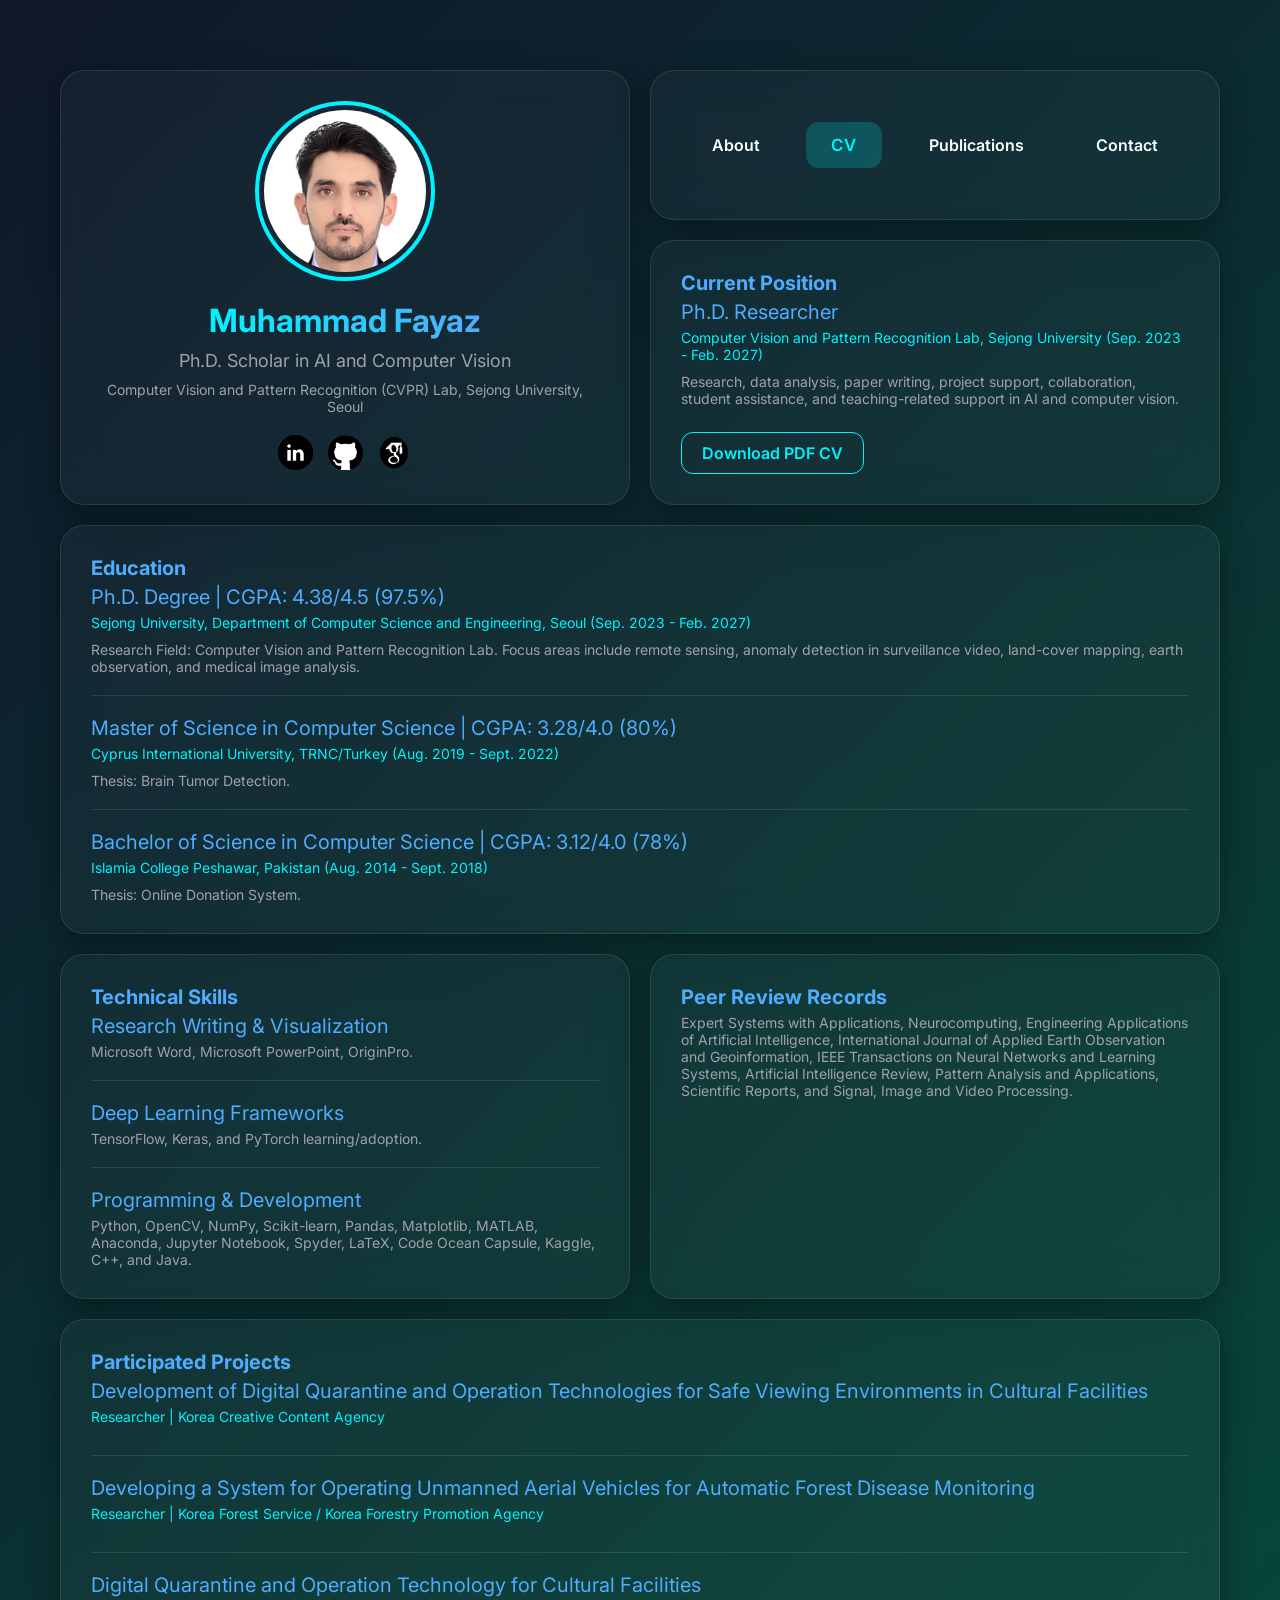
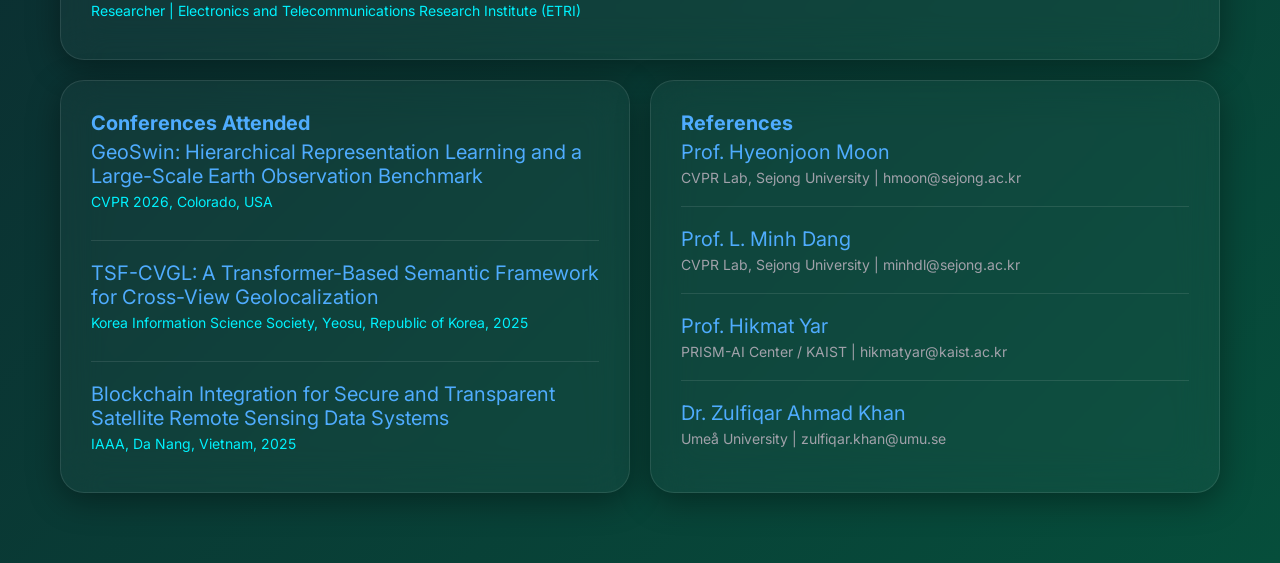
==== CV.html @ 0b62bab2 "Add files via upload" ====
<!DOCTYPE html>
<html lang="en">
<head>
  <title>Muhammad Fayaz - CV</title>
  <meta charset="UTF-8">
  <meta name="viewport" content="width=device-width, initial-scale=1.0">
  <meta name="description" content="Academic portfolio of Muhammad Fayaz, Ph.D. Scholar in AI and Computer Vision at Sejong University.">
  <link rel="shortcut icon" href="./assets/images/logo.png" type="image/x-icon">
  <link rel="preconnect" href="https://fonts.googleapis.com">
  <link rel="preconnect" href="https://fonts.gstatic.com" crossorigin>
  <link href="https://fonts.googleapis.com/css2?family=Inter:wght@300;400;600;700;800&display=swap" rel="stylesheet">
  <link rel="stylesheet" href="./assets/css/bento.css">
</head>
<body>
  <div class="bento-container">
    
    <div class="bento-item bento-hero delay-1">
      <img src="./assets/images/profile.jpg" alt="Muhammad Fayaz" class="avatar-huge">
      <h1 class="bento-title">Muhammad Fayaz</h1>
      <p class="bento-subtitle">Ph.D. Scholar in AI and Computer Vision</p>
      <p class="bento-list-text" style="margin-top:10px;text-align:center;max-width:520px;">Computer Vision and Pattern Recognition (CVPR) Lab, Sejong University, Seoul</p>
      <div class="social-links">
        <a href="https://www.linkedin.com/in/muhammad-fayaz-43bba4210/" target="_blank" rel="noopener" title="LinkedIn"><img src="assets/images/Linkdinn .png" alt="LinkedIn"></a>
        <a href="https://github.com/fayaz66/" target="_blank" rel="noopener" title="GitHub"><img src="assets/images/GitHub.png" alt="GitHub"></a>
        <a href="https://scholar.google.com/citations?user=F-S76iUAAAAJ&hl=en" target="_blank" rel="noopener" title="Google Scholar"><img src="assets/images/GoogleSchoular.png" alt="Google Scholar"></a>
      </div>
    </div>
    <div class="bento-item bento-nav delay-2"><a href="index.html" class="nav-link ">About</a><a href="CV.html" class="nav-link active">CV</a><a href="publications.html" class="nav-link ">Publications</a><a href="Contact.html" class="nav-link ">Contact</a></div>
    <div class="bento-item bento-half delay-3">
      <h2 class="bento-list-title">Current Position</h2>
      <ul class="bento-list"><li><p class="bento-list-title">Ph.D. Researcher</p><p class="bento-list-subtitle">Computer Vision and Pattern Recognition Lab, Sejong University (Sep. 2023 - Feb. 2027)</p><p class="bento-list-text">Research, data analysis, paper writing, project support, collaboration, student assistance, and teaching-related support in AI and computer vision.</p></li></ul>
      <div style="margin-top:25px;"><a href="assets/Docs/CV.pdf" download style="color:#00f2fe;text-decoration:none;border:1px solid #00f2fe;padding:10px 20px;border-radius:12px;display:inline-block;transition:0.3s;font-weight:600;">Download PDF CV</a></div>
    </div>
    <div class="bento-item bento-wide delay-4">
      <h2 class="bento-list-title">Education</h2>
      <ul class="bento-list">
        <li><p class="bento-list-title">Ph.D. Degree | CGPA: 4.38/4.5 (97.5%)</p><p class="bento-list-subtitle">Sejong University, Department of Computer Science and Engineering, Seoul (Sep. 2023 - Feb. 2027)</p><p class="bento-list-text">Research Field: Computer Vision and Pattern Recognition Lab. Focus areas include remote sensing, anomaly detection in surveillance video, land-cover mapping, earth observation, and medical image analysis.</p></li>
        <li><p class="bento-list-title">Master of Science in Computer Science | CGPA: 3.28/4.0 (80%)</p><p class="bento-list-subtitle">Cyprus International University, TRNC/Turkey (Aug. 2019 - Sept. 2022)</p><p class="bento-list-text">Thesis: Brain Tumor Detection.</p></li>
        <li><p class="bento-list-title">Bachelor of Science in Computer Science | CGPA: 3.12/4.0 (78%)</p><p class="bento-list-subtitle">Islamia College Peshawar, Pakistan (Aug. 2014 - Sept. 2018)</p><p class="bento-list-text">Thesis: Online Donation System.</p></li>
      </ul>
    </div>
    <div class="bento-item bento-half delay-2">
      <h2 class="bento-list-title">Technical Skills</h2>
      <ul class="bento-list">
        <li><p class="bento-list-title">Research Writing & Visualization</p><p class="bento-list-text">Microsoft Word, Microsoft PowerPoint, OriginPro.</p></li>
        <li><p class="bento-list-title">Deep Learning Frameworks</p><p class="bento-list-text">TensorFlow, Keras, and PyTorch learning/adoption.</p></li>
        <li><p class="bento-list-title">Programming & Development</p><p class="bento-list-text">Python, OpenCV, NumPy, Scikit-learn, Pandas, Matplotlib, MATLAB, Anaconda, Jupyter Notebook, Spyder, LaTeX, Code Ocean Capsule, Kaggle, C++, and Java.</p></li>
      </ul>
    </div>
    <div class="bento-item bento-half delay-3">
      <h2 class="bento-list-title">Peer Review Records</h2>
      <ul class="bento-list">
        <li><p class="bento-list-text">Expert Systems with Applications, Neurocomputing, Engineering Applications of Artificial Intelligence, International Journal of Applied Earth Observation and Geoinformation, IEEE Transactions on Neural Networks and Learning Systems, Artificial Intelligence Review, Pattern Analysis and Applications, Scientific Reports, and Signal, Image and Video Processing.</p></li>
      </ul>
    </div>
    <div class="bento-item bento-wide delay-4">
      <h2 class="bento-list-title">Participated Projects</h2>
      <ul class="bento-list">
        <li><p class="bento-list-title">Development of Digital Quarantine and Operation Technologies for Safe Viewing Environments in Cultural Facilities</p><p class="bento-list-subtitle">Researcher | Korea Creative Content Agency</p></li>
        <li><p class="bento-list-title">Developing a System for Operating Unmanned Aerial Vehicles for Automatic Forest Disease Monitoring</p><p class="bento-list-subtitle">Researcher | Korea Forest Service / Korea Forestry Promotion Agency</p></li>
        <li><p class="bento-list-title">Digital Quarantine and Operation Technology for Cultural Facilities</p><p class="bento-list-subtitle">Researcher | Electronics and Telecommunications Research Institute (ETRI)</p></li>
      </ul>
    </div>
    <div class="bento-item bento-half delay-5">
      <h2 class="bento-list-title">Conferences Attended</h2>
      <ul class="bento-list">
        <li><p class="bento-list-title">GeoSwin: Hierarchical Representation Learning and a Large-Scale Earth Observation Benchmark</p><p class="bento-list-subtitle">CVPR 2026, Colorado, USA</p></li>
        <li><p class="bento-list-title">TSF-CVGL: A Transformer-Based Semantic Framework for Cross-View Geolocalization</p><p class="bento-list-subtitle">Korea Information Science Society, Yeosu, Republic of Korea, 2025</p></li>
        <li><p class="bento-list-title">Blockchain Integration for Secure and Transparent Satellite Remote Sensing Data Systems</p><p class="bento-list-subtitle">IAAA, Da Nang, Vietnam, 2025</p></li>
      </ul>
    </div>
    <div class="bento-item bento-half delay-5">
      <h2 class="bento-list-title">References</h2>
      <ul class="bento-list">
        <li><p class="bento-list-title">Prof. Hyeonjoon Moon</p><p class="bento-list-text">CVPR Lab, Sejong University | hmoon@sejong.ac.kr</p></li>
        <li><p class="bento-list-title">Prof. L. Minh Dang</p><p class="bento-list-text">CVPR Lab, Sejong University | minhdl@sejong.ac.kr</p></li>
        <li><p class="bento-list-title">Prof. Hikmat Yar</p><p class="bento-list-text">PRISM-AI Center / KAIST | hikmatyar@kaist.ac.kr</p></li>
        <li><p class="bento-list-title">Dr. Zulfiqar Ahmad Khan</p><p class="bento-list-text">Umeå University | zulfiqar.khan@umu.se</p></li>
      </ul>
    </div>
  </div>
  <script src="./assets/js/bento.js"></script>
</body>
</html>
---- assets/css/bento.css ----
/* bento.css */
*, *::before, *::after {
  box-sizing: border-box;
}
body {
  background: linear-gradient(-45deg, #020617, #0f172a, #1e1b4b, #064e3b, #0f172a);
  background-size: 400% 400%;
  animation: gradientBG 20s ease infinite;
  color: #fff;
  font-family: 'Inter', sans-serif;
  overflow-x: hidden;
  margin: 0;
}

@keyframes gradientBG {
  0% { background-position: 0% 50%; }
  50% { background-position: 100% 50%; }
  100% { background-position: 0% 50%; }
}

.bento-container {
  max-width: 1200px;
  margin: 50px auto;
  display: grid;
  grid-template-columns: repeat(4, 1fr);
  grid-auto-rows: minmax(150px, auto);
  gap: 20px;
  padding: 20px;
}

.bento-item {
  background: rgba(255, 255, 255, 0.03);
  backdrop-filter: blur(20px);
  -webkit-backdrop-filter: blur(20px);
  border: 1px solid rgba(255, 255, 255, 0.1);
  border-radius: 24px;
  padding: 30px;
  box-shadow: 0 8px 32px 0 rgba(0, 0, 0, 0.37);
  transition: transform 0.3s ease, border-color 0.3s ease, box-shadow 0.3s ease;
  position: relative;
  overflow: hidden;
}

/* Staggered entry animation */
.bento-item {
  opacity: 0;
  transform: translateY(30px);
  animation: fadeUp 0.6s ease forwards;
}

.delay-1 { animation-delay: 0.1s; }
.delay-2 { animation-delay: 0.2s; }
.delay-3 { animation-delay: 0.3s; }
.delay-4 { animation-delay: 0.4s; }
.delay-5 { animation-delay: 0.5s; }

@keyframes fadeUp {
  to {
    opacity: 1;
    transform: translateY(0);
  }
}

.bento-item:hover {
  border-color: rgba(0, 242, 254, 0.5);
  box-shadow: 0 15px 45px 0 rgba(0, 242, 254, 0.15);
}

/* Specific Grid Placements */
.bento-hero { grid-column: span 2; grid-row: span 2; display: flex; flex-direction: column; justify-content: center; align-items: center; text-align: center; }
.bento-nav { grid-column: span 2; display: flex; flex-wrap: wrap; justify-content: space-around; align-items: center; gap: 10px; }
.bento-stat { grid-column: span 1; text-align: center; display: flex; flex-direction: column; justify-content: center; align-items: center;}
.bento-wide { grid-column: span 4; }
.bento-tall { grid-column: span 2; grid-row: span 2; }
.bento-half { grid-column: span 2; }

/* Glowing Border Effect */
.bento-item::before {
  content: "";
  position: absolute;
  top: 0; left: -100%;
  width: 50%; height: 100%;
  background: linear-gradient(90deg, transparent, rgba(255, 255, 255, 0.1), transparent);
  transform: skewX(-20deg);
  transition: 0.5s;
  pointer-events: none;
}
.bento-item:hover::before {
  left: 150%;
}

.avatar-huge {
  width: 180px;
  height: 180px;
  border-radius: 50%;
  object-fit: cover;
  margin-bottom: 20px;
  border: 4px solid #00f2fe;
  padding: 5px;
}

.bento-title {
  font-size: 32px;
  font-weight: 700;
  background: linear-gradient(to right, #00f2fe, #4facfe);
  -webkit-background-clip: text;
  -webkit-text-fill-color: transparent;
  margin-bottom: 10px;
  margin-top: 0;
}

.bento-subtitle {
  font-size: 18px;
  color: #a1a1aa;
  margin: 0;
}

.bento-text {
  color: #d4d4d8;
  line-height: 1.6;
  font-size: 16px;
  text-align: justify;
}

.bento-stat-num {
  font-size: 48px;
  font-weight: 800;
  color: #fff;
  margin: 0;
}
.bento-stat-label {
  color: #00f2fe;
  font-size: 14px;
  text-transform: uppercase;
  letter-spacing: 1px;
  margin-top: 5px;
}

.nav-link {
  color: #fff;
  text-decoration: none;
  font-weight: 600;
  font-size: 16px;
  padding: 12px 24px;
  border-radius: 12px;
  transition: background 0.3s, transform 0.2s;
}
.nav-link:hover, .nav-link.active {
  background: rgba(0, 242, 254, 0.2);
  color: #00f2fe;
  transform: scale(1.05);
}

.social-links {
  display: flex;
  gap: 15px;
  margin-top: 20px;
}
.social-links img {
  width: 35px;
  height: 35px;
  transition: transform 0.3s;
}
.social-links a:hover img {
  transform: scale(1.2);
}

.bento-list {
  list-style: none;
  padding: 0;
  margin: 0;
}
.bento-list li {
  margin-bottom: 20px;
  border-bottom: 1px solid rgba(255,255,255,0.1);
  padding-bottom: 20px;
}
.bento-list li:last-child {
  border-bottom: none;
  margin-bottom: 0;
  padding-bottom: 0;
}
.bento-list-title {
  color: #4facfe;
  font-size: 20px;
  margin: 0 0 5px 0;
}
.bento-list-subtitle {
  color: #00f2fe;
  font-size: 14px;
  margin: 0 0 10px 0;
}
.bento-list-text {
  color: #a1a1aa;
  font-size: 14px;
  margin: 0;
}

@media (max-width: 900px) {
  .bento-container {
    grid-template-columns: repeat(2, 1fr);
  }
  .bento-hero, .bento-nav, .bento-wide, .bento-tall, .bento-half {
    grid-column: span 2;
  }
}
@media (max-width: 600px) {
  .bento-container {
    grid-template-columns: 1fr;
    padding: 15px;
    gap: 15px;
  }
  .bento-hero, .bento-nav, .bento-wide, .bento-tall, .bento-half, .bento-stat {
    grid-column: span 1;
  }
  .bento-nav {
    gap: 5px;
  }
  .nav-link {
    font-size: 13px;
    padding: 8px 12px;
  }
  .avatar-huge {
    width: 140px;
    height: 140px;
  }
}
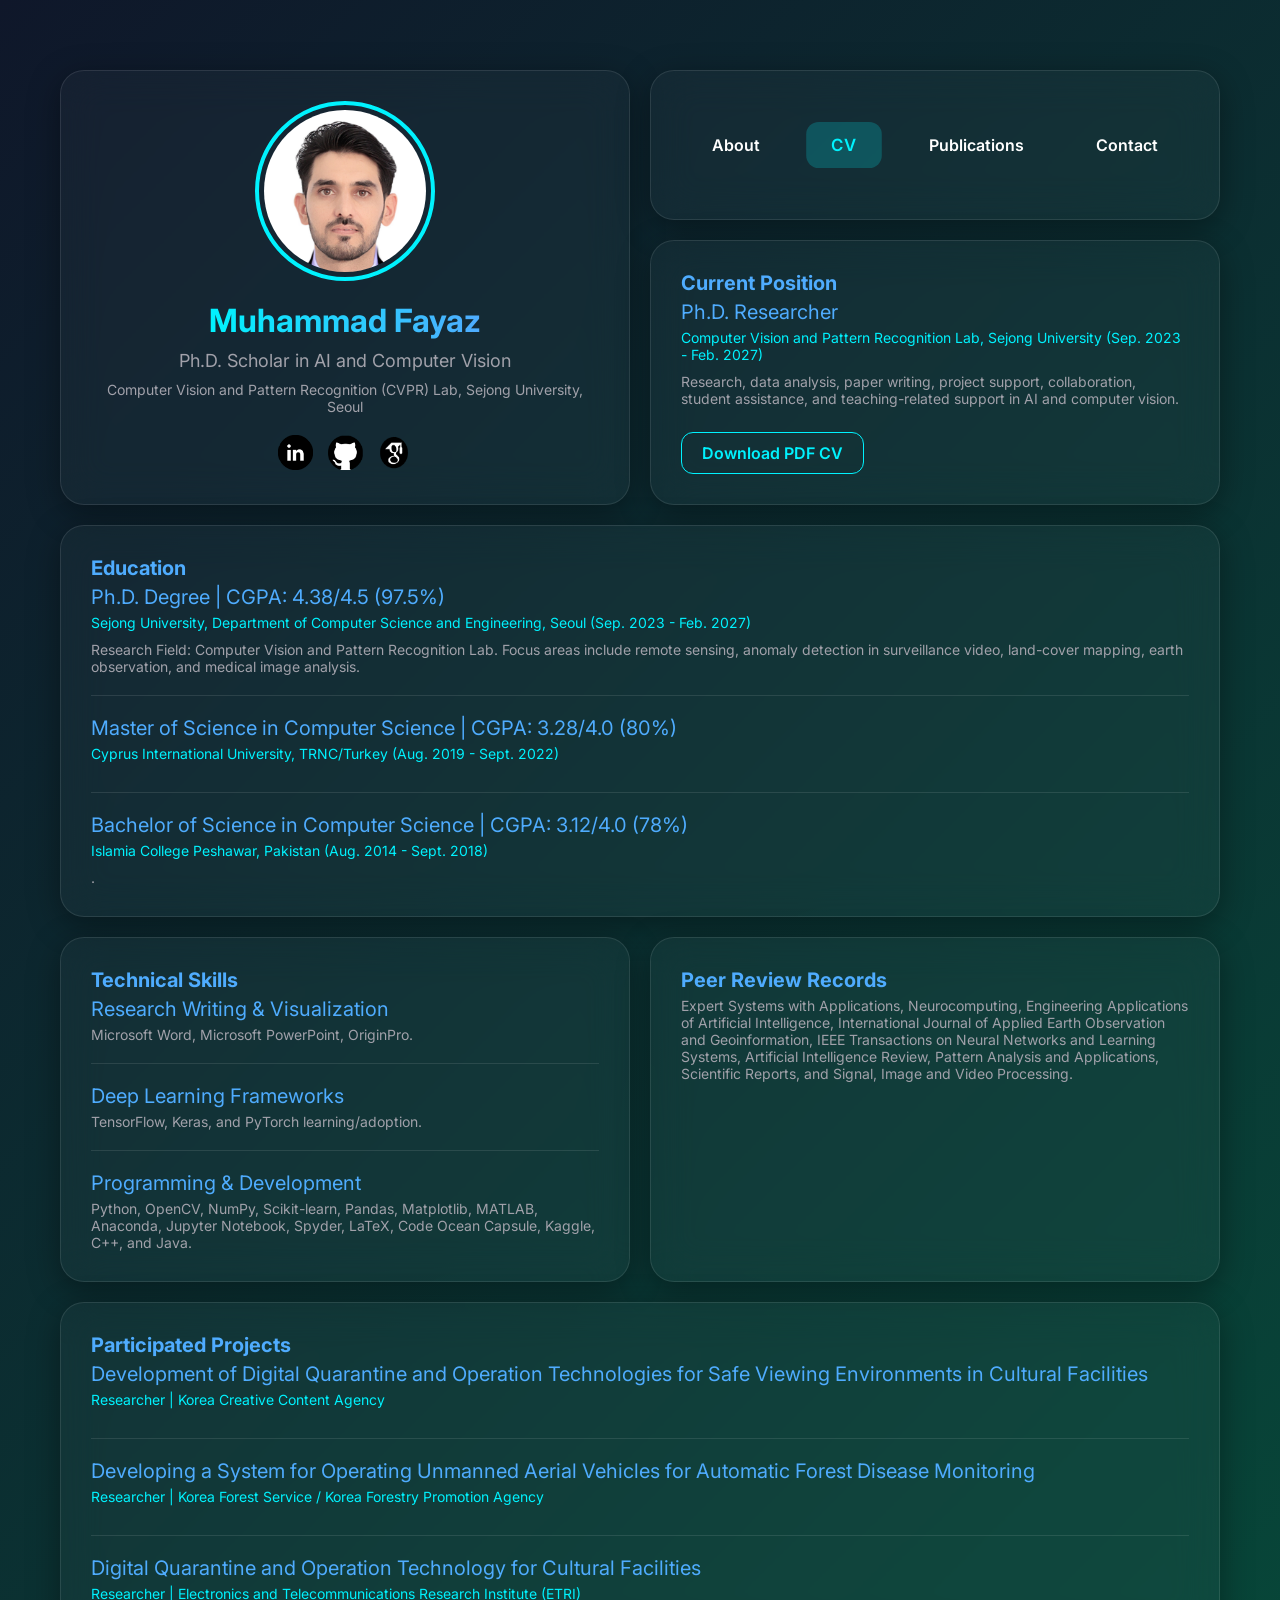
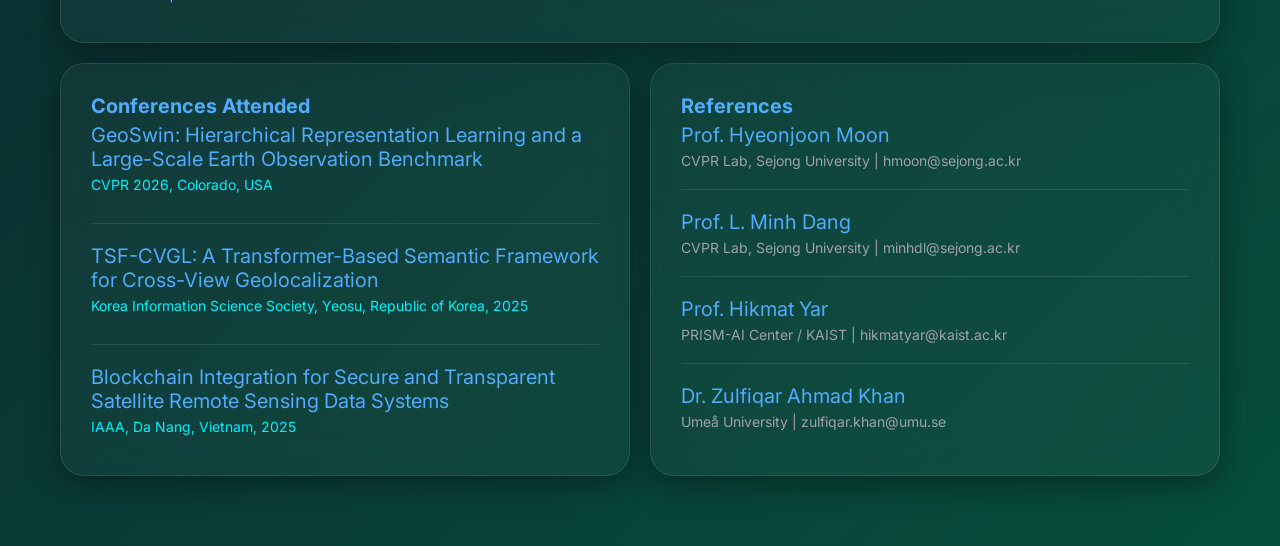
==== commit 8c5e65f5: "Update education section in CV.html" ====
--- a/CV.html
+++ b/CV.html
@@ -35,8 +35,8 @@
       <h2 class="bento-list-title">Education</h2>
       <ul class="bento-list">
         <li><p class="bento-list-title">Ph.D. Degree | CGPA: 4.38/4.5 (97.5%)</p><p class="bento-list-subtitle">Sejong University, Department of Computer Science and Engineering, Seoul (Sep. 2023 - Feb. 2027)</p><p class="bento-list-text">Research Field: Computer Vision and Pattern Recognition Lab. Focus areas include remote sensing, anomaly detection in surveillance video, land-cover mapping, earth observation, and medical image analysis.</p></li>
-        <li><p class="bento-list-title">Master of Science in Computer Science | CGPA: 3.28/4.0 (80%)</p><p class="bento-list-subtitle">Cyprus International University, TRNC/Turkey (Aug. 2019 - Sept. 2022)</p><p class="bento-list-text">Thesis: Brain Tumor Detection.</p></li>
-        <li><p class="bento-list-title">Bachelor of Science in Computer Science | CGPA: 3.12/4.0 (78%)</p><p class="bento-list-subtitle">Islamia College Peshawar, Pakistan (Aug. 2014 - Sept. 2018)</p><p class="bento-list-text">Thesis: Online Donation System.</p></li>
+        <li><p class="bento-list-title">Master of Science in Computer Science | CGPA: 3.28/4.0 (80%)</p><p class="bento-list-subtitle">Cyprus International University, TRNC/Turkey (Aug. 2019 - Sept. 2022)</p><p class="bento-list-text"></p></li>
+        <li><p class="bento-list-title">Bachelor of Science in Computer Science | CGPA: 3.12/4.0 (78%)</p><p class="bento-list-subtitle">Islamia College Peshawar, Pakistan (Aug. 2014 - Sept. 2018)</p><p class="bento-list-text">.</p></li>
       </ul>
     </div>
     <div class="bento-item bento-half delay-2">
